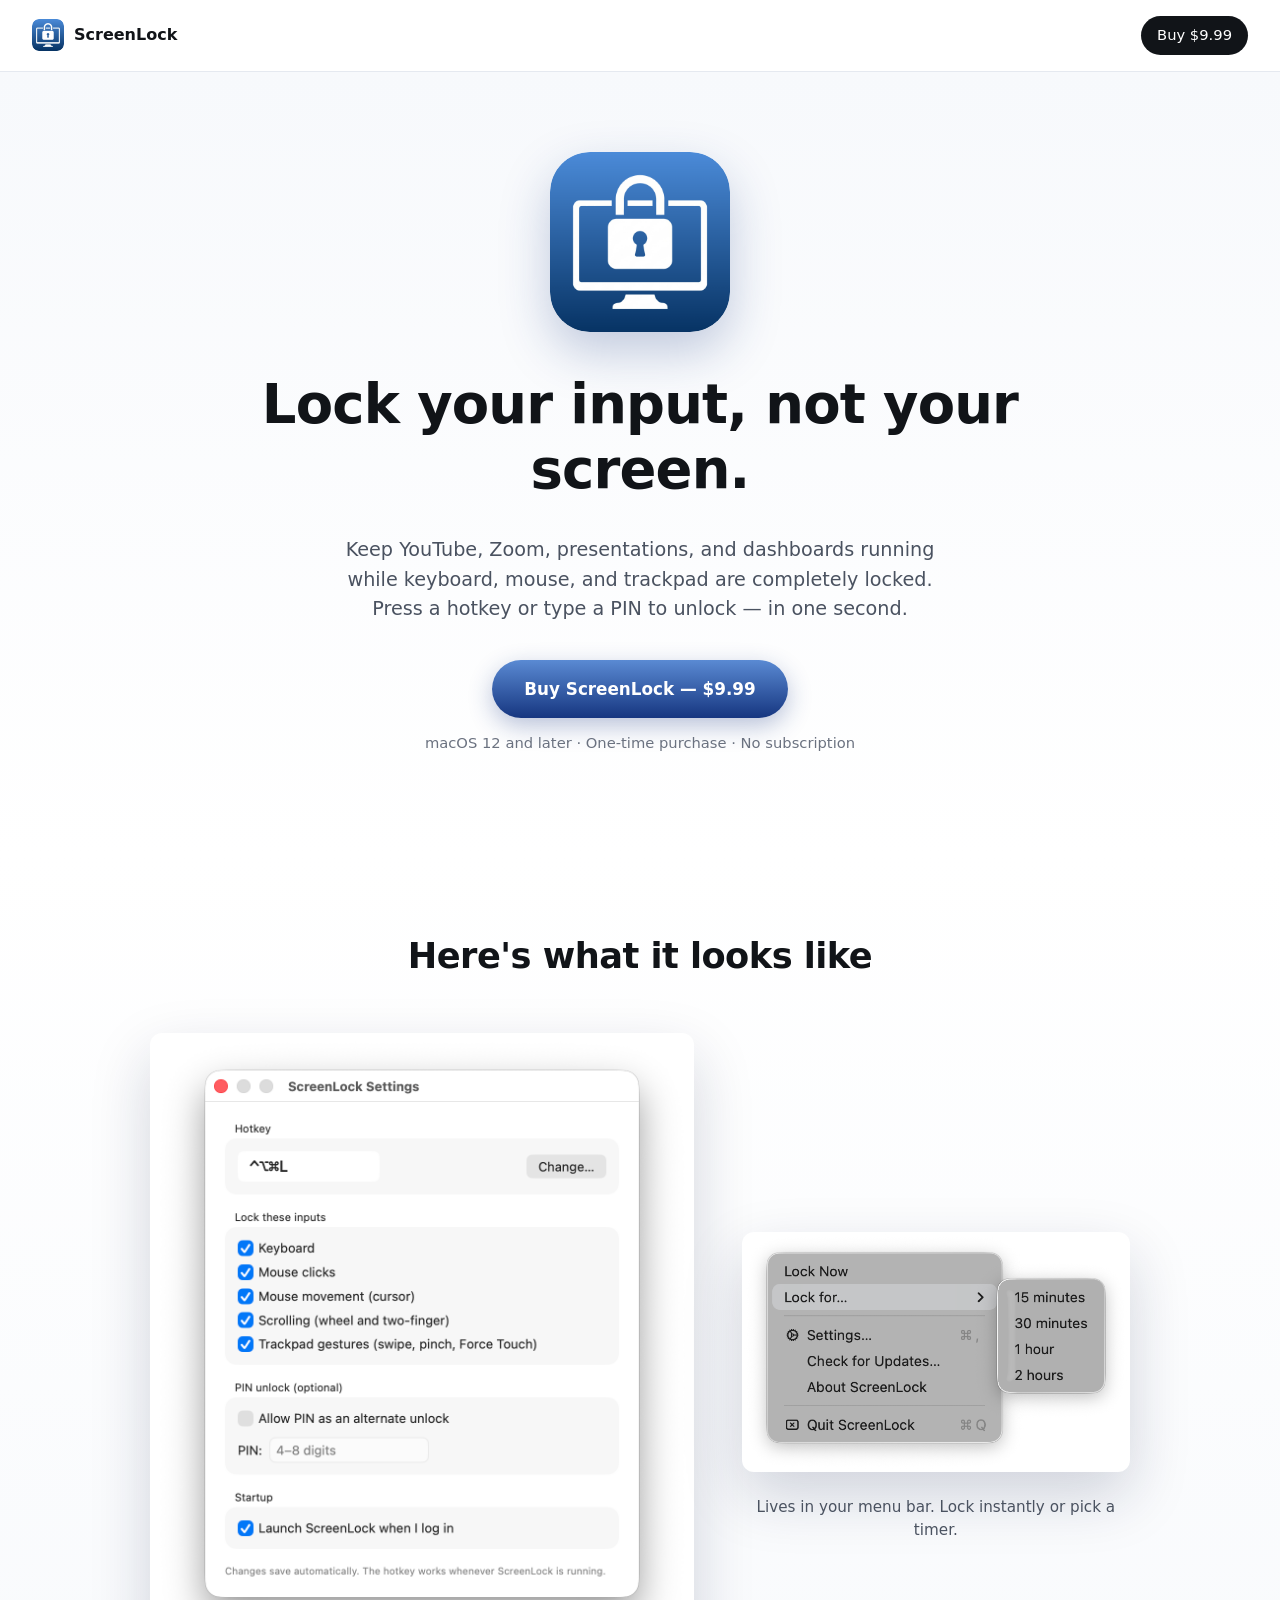
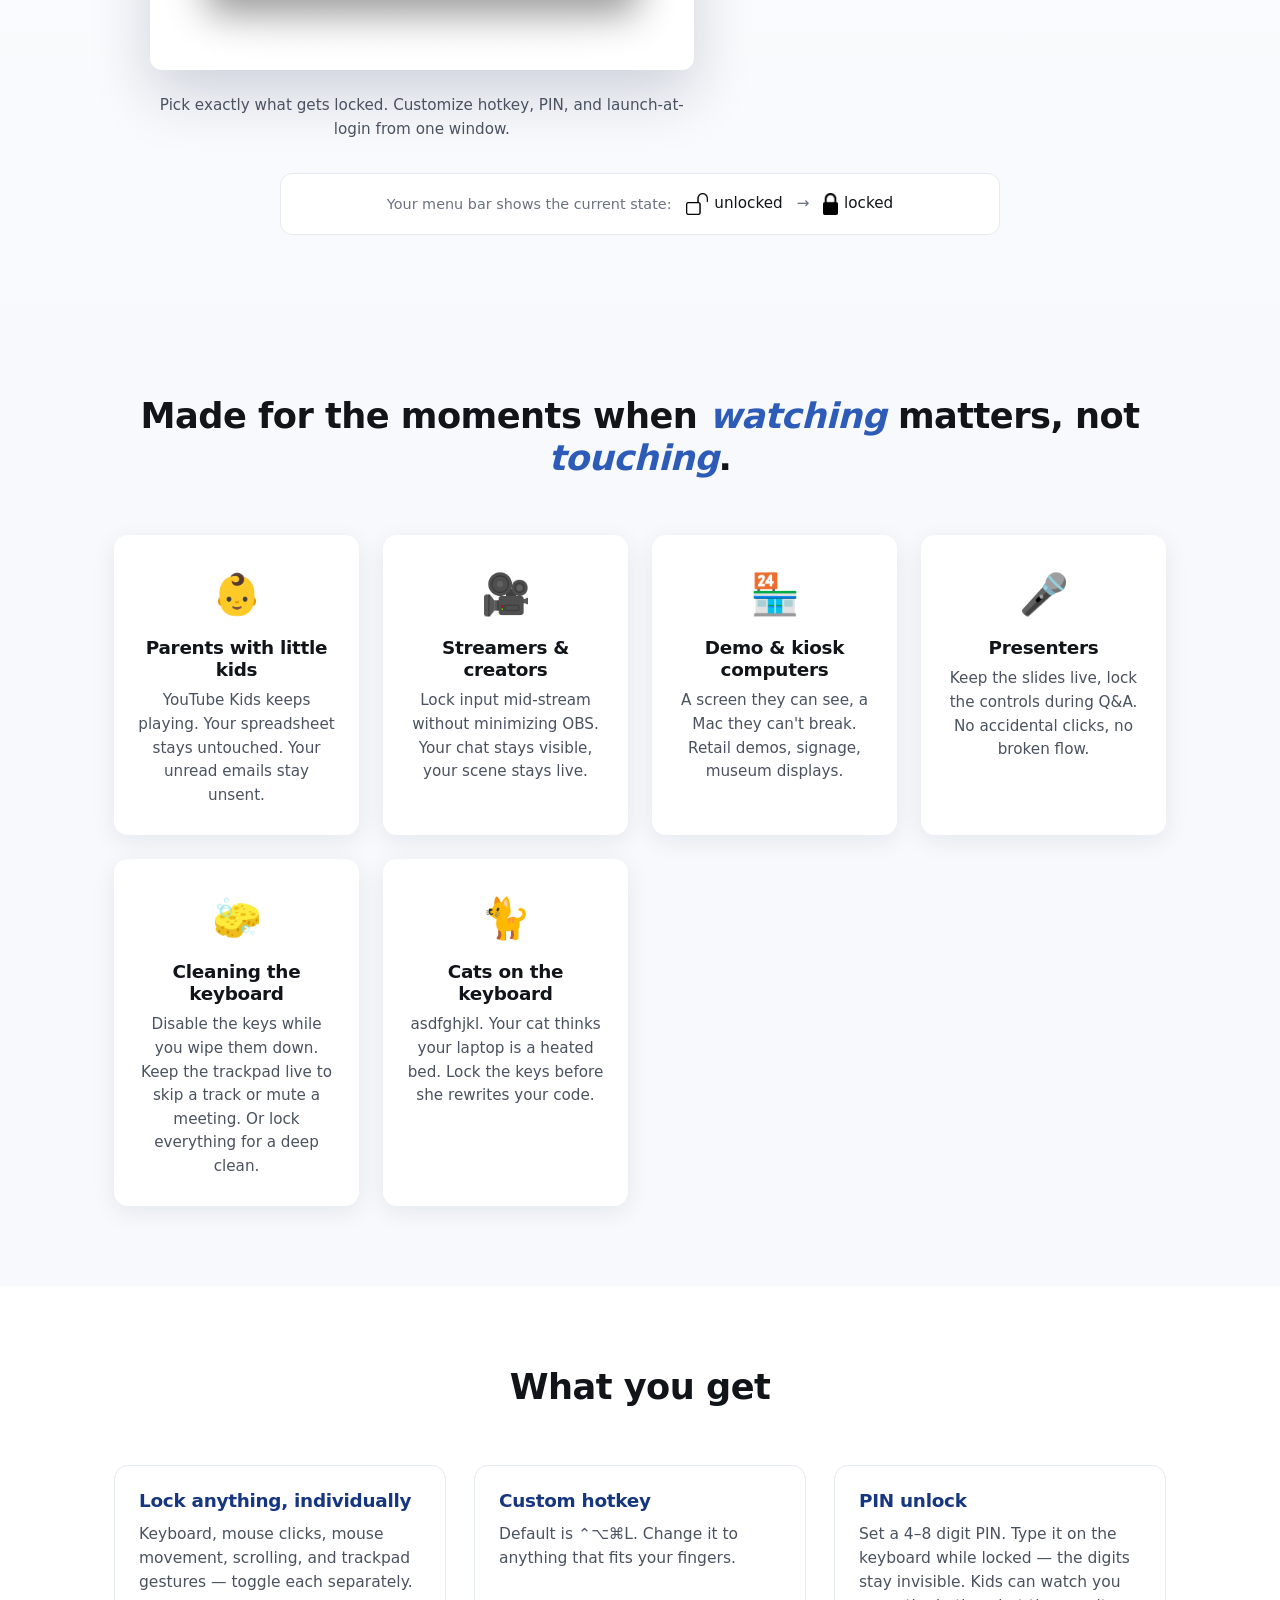
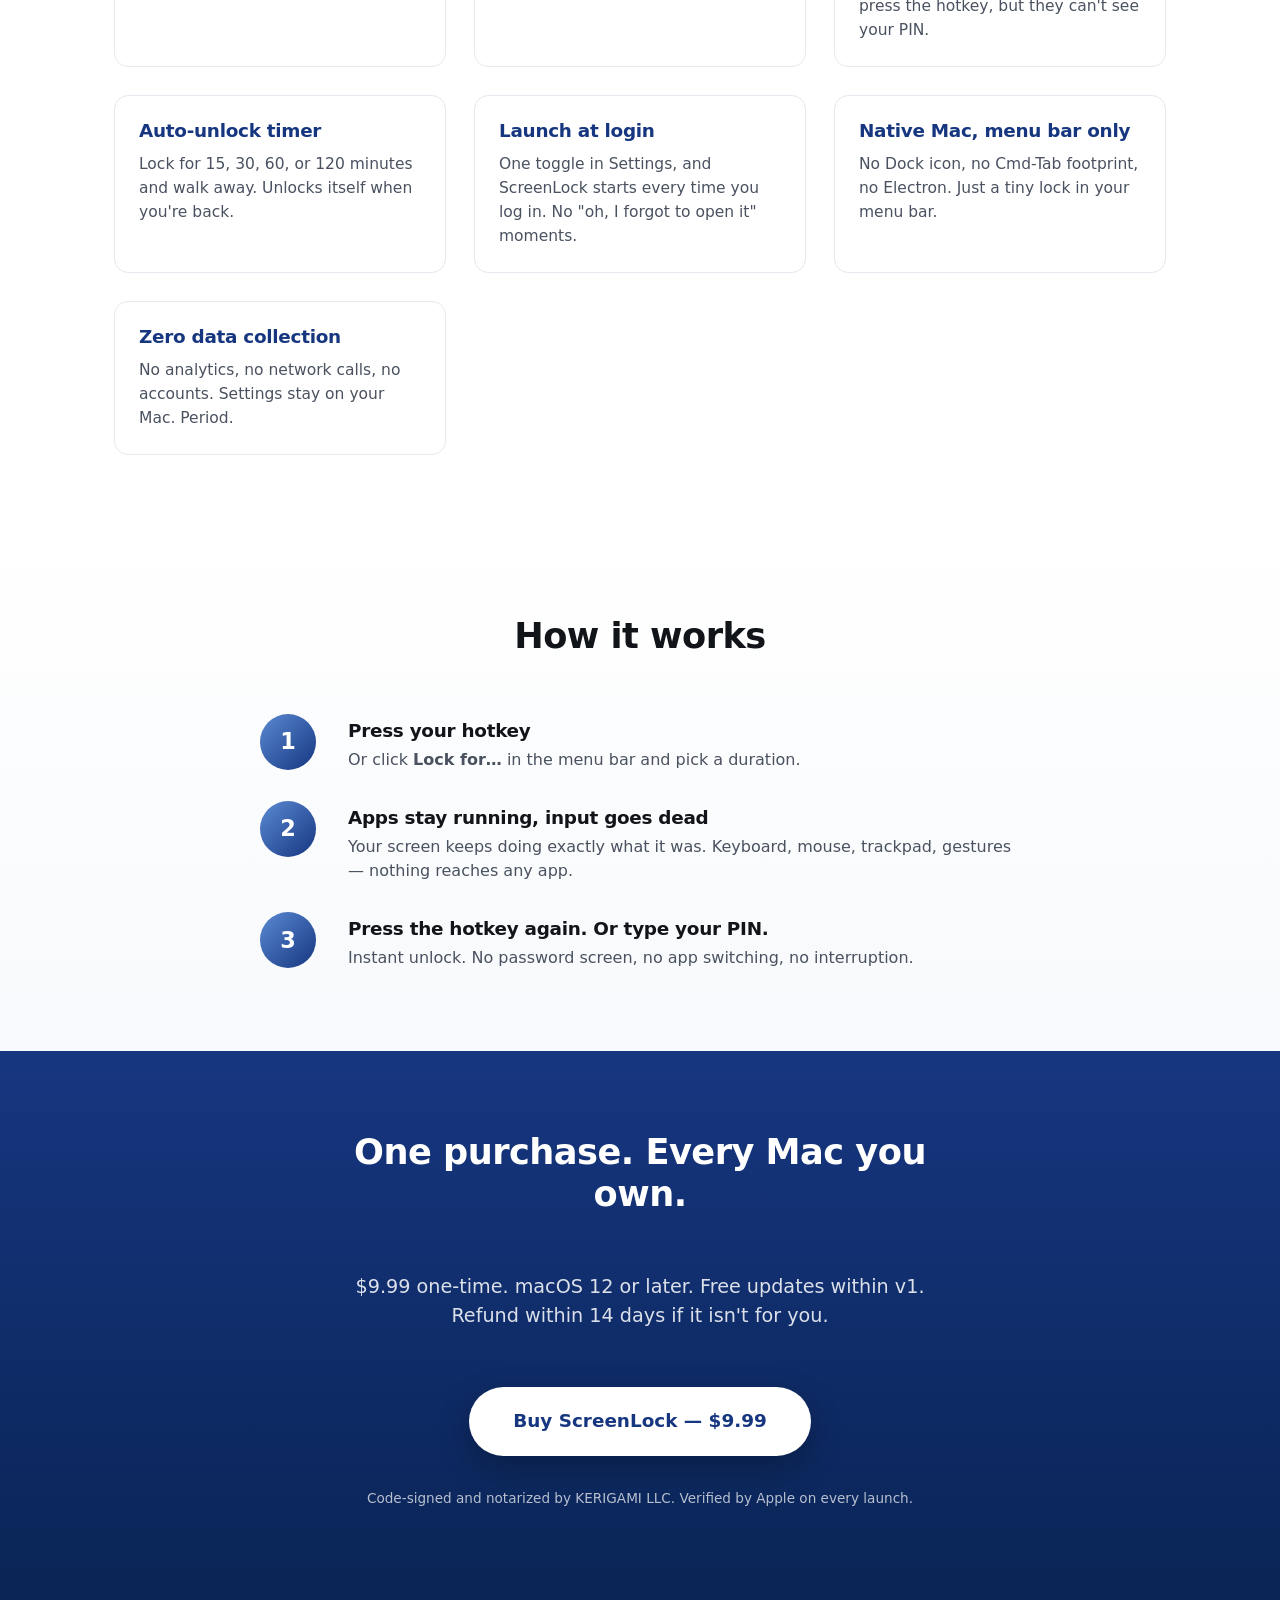
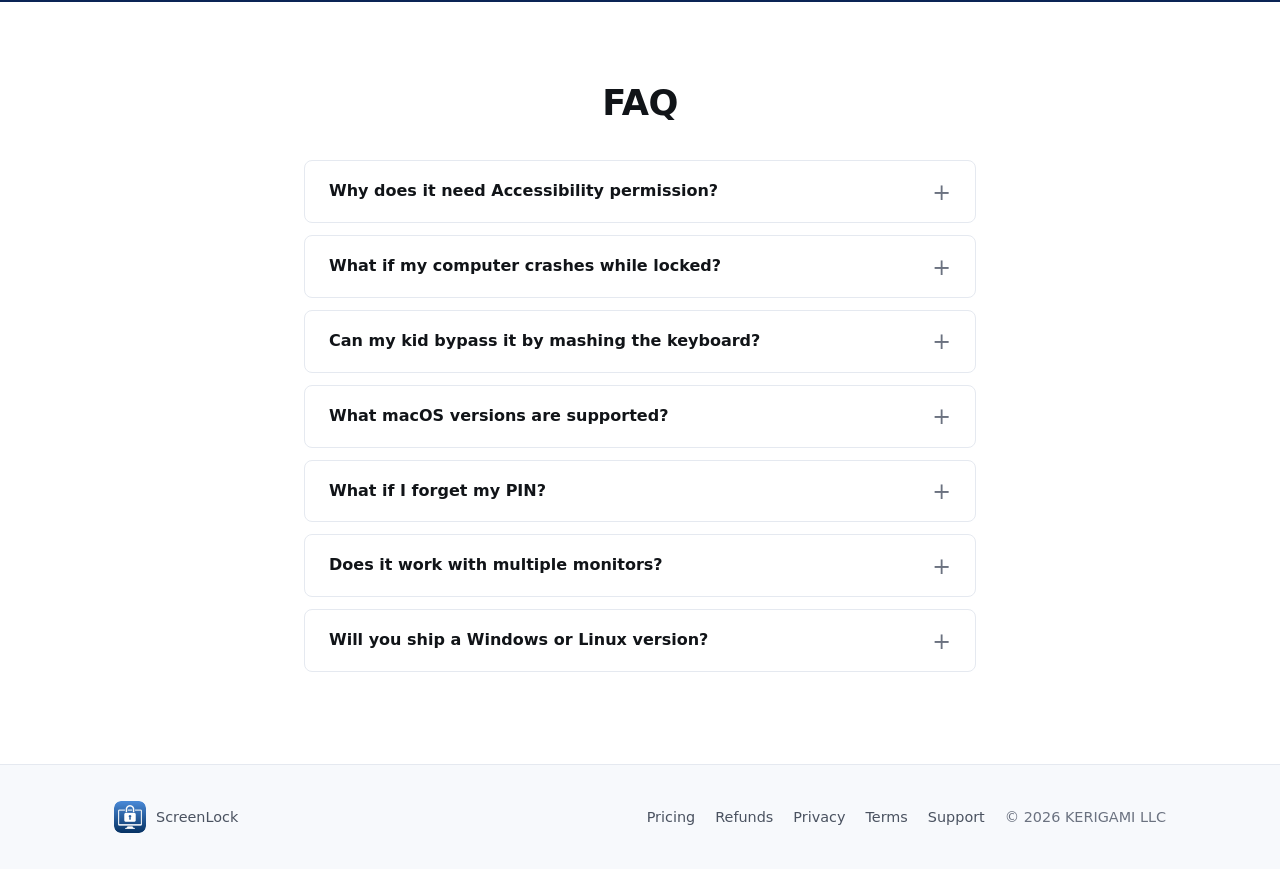
==== index.html @ 5c3ef7bb "Refresh screenshots to 0.4.3 state (no Touch ID) Settings shot retaken without the Touch ID toggle —" ====
<!DOCTYPE html>
<html lang="en">
<head>
<meta charset="UTF-8">
<meta name="viewport" content="width=device-width, initial-scale=1.0">
<meta name="robots" content="index, follow">
<meta name="theme-color" content="#163680">

<title>ScreenLock — Lock Mac Keyboard, Mouse &amp; Trackpad (Screen Stays On)</title>
<meta name="description" content="Lock your Mac's keyboard, mouse, and trackpad with a hotkey or PIN while apps keep running on screen. For parents with kids, streamers, presenters, and demo kiosks. $9.99, macOS 12+.">
<meta name="keywords" content="mac keyboard lock, mac mouse lock, lock input mac, kid lock mac, child proof mac, lock keyboard while screen on, lock mouse mac, mac kiosk mode, screenlock, splashtop input lock alternative, keyboardcleantool alternative, clean macbook keyboard, cat walking on keyboard mac, lock keyboard cat, pawsense alternative mac">

<!-- IMPORTANT: replace screenlock.app with your real domain everywhere on this page. -->
<link rel="canonical" href="https://screenlock.app/">

<!-- Open Graph -->
<meta property="og:type" content="website">
<meta property="og:url" content="https://screenlock.app/">
<meta property="og:title" content="ScreenLock — Lock Mac Keyboard, Mouse &amp; Trackpad (Screen Stays On)">
<meta property="og:description" content="Lock your Mac's keyboard, mouse, and trackpad with a hotkey or PIN while apps keep running on screen. For parents, streamers, presenters, demo kiosks.">
<meta property="og:image" content="https://screenlock.app/assets/icon.png">
<meta property="og:image:width" content="1024">
<meta property="og:image:height" content="1024">
<meta property="og:site_name" content="ScreenLock">

<!-- Twitter Card -->
<meta name="twitter:card" content="summary_large_image">
<meta name="twitter:title" content="ScreenLock — Lock Mac Keyboard, Mouse &amp; Trackpad">
<meta name="twitter:description" content="Lock keyboard, mouse, and trackpad on macOS while apps stay running. Hotkey or PIN to unlock. $9.99, macOS 12+.">
<meta name="twitter:image" content="https://screenlock.app/assets/icon.png">

<link rel="icon" type="image/png" href="assets/favicon.png">
<link rel="apple-touch-icon" href="assets/favicon.png">
<link rel="stylesheet" href="style.css">

<!-- Paddle Checkout. Replace the token with yours from paddle.com → Developer Tools → Authentication. -->
<script src="https://cdn.paddle.com/paddle/v2/paddle.js"></script>

<!-- Structured data: SoftwareApplication. Drives Google rich snippets (price, OS, screenshot). -->
<script type="application/ld+json">
{
  "@context": "https://schema.org",
  "@type": "SoftwareApplication",
  "name": "ScreenLock",
  "operatingSystem": "macOS 12.0 or later",
  "applicationCategory": "UtilitiesApplication",
  "applicationSubCategory": "Productivity",
  "description": "Lock keyboard, mouse, and trackpad on a Mac while apps keep running on screen. Hotkey or PIN to unlock. For parents with young kids, streamers, presenters, and demo kiosks.",
  "url": "https://screenlock.app/",
  "image": "https://screenlock.app/assets/icon.png",
  "screenshot": "https://screenlock.app/assets/icon.png",
  "softwareVersion": "0.4.3",
  "publisher": {
    "@type": "Organization",
    "name": "KERIGAMI LLC"
  },
  "offers": {
    "@type": "Offer",
    "price": "9.99",
    "priceCurrency": "USD",
    "availability": "https://schema.org/InStock",
    "url": "https://screenlock.app/#buy"
  }
}
</script>

<!-- Structured data: FAQPage. Drives FAQ rich snippets directly in Google search results. -->
<script type="application/ld+json">
{
  "@context": "https://schema.org",
  "@type": "FAQPage",
  "mainEntity": [
    {
      "@type": "Question",
      "name": "Why does ScreenLock need Accessibility permission?",
      "acceptedAnswer": {
        "@type": "Answer",
        "text": "macOS requires Accessibility access for any app that intercepts input — that's how keyboards and mice get blocked. ScreenLock uses only that permission and nothing else."
      }
    },
    {
      "@type": "Question",
      "name": "What if my Mac crashes while ScreenLock is locked?",
      "acceptedAnswer": {
        "@type": "Answer",
        "text": "Input is restored automatically. The lock is software-only — if ScreenLock isn't running, nothing is blocked. The same is true if you force-quit it."
      }
    },
    {
      "@type": "Question",
      "name": "Can my kid bypass ScreenLock by mashing the keyboard?",
      "acceptedAnswer": {
        "@type": "Answer",
        "text": "No. Every key press and click is intercepted by macOS before it reaches any app. Mashing won't drift into your PIN either — the buffer resets on any non-digit press or 5 seconds of idle."
      }
    },
    {
      "@type": "Question",
      "name": "What macOS versions does ScreenLock support?",
      "acceptedAnswer": {
        "@type": "Answer",
        "text": "macOS 12 Monterey and later, including Sequoia and Tahoe. Both Apple Silicon and Intel Macs are supported."
      }
    },
    {
      "@type": "Question",
      "name": "What if I forget my PIN?",
      "acceptedAnswer": {
        "@type": "Answer",
        "text": "Your hotkey always works as the primary unlock. You can also open the ScreenLock menu in the menu bar (when unlocked) to change your PIN."
      }
    },
    {
      "@type": "Question",
      "name": "Does ScreenLock work with multiple monitors?",
      "acceptedAnswer": {
        "@type": "Answer",
        "text": "Yes. The lock applies to input from your keyboard, mouse, and trackpad — independent of which screen the cursor is on."
      }
    },
    {
      "@type": "Question",
      "name": "Is ScreenLock available for Windows or Linux?",
      "acceptedAnswer": {
        "@type": "Answer",
        "text": "Not planned. ScreenLock is built on macOS-specific APIs (CGEventTap) that don't have direct equivalents on other platforms."
      }
    }
  ]
}
</script>
</head>
<body>

<nav class="topnav">
    <a href="/" class="brand">
        <img src="assets/icon.png" alt="ScreenLock" width="32" height="32">
        <span>ScreenLock</span>
    </a>
    <a href="#buy" class="nav-cta" onclick="openCheckout(); return false;">Buy $9.99</a>
</nav>

<header class="hero">
    <div class="hero-inner">
        <img src="assets/icon.png" alt="ScreenLock app icon" class="hero-icon" width="180" height="180">
        <h1>Lock your input, not your screen.</h1>
        <p class="lede">
            Keep YouTube, Zoom, presentations, and dashboards running while
            keyboard, mouse, and trackpad are completely locked. Press a hotkey
            or type a PIN to unlock — in one second.
        </p>
        <div class="cta-row">
            <button type="button" class="btn-primary" onclick="openCheckout()">Buy ScreenLock — $9.99</button>
            <span class="cta-meta">macOS 12 and later · One-time purchase · No subscription</span>
        </div>
    </div>
</header>

<section class="screens">
    <div class="container">
        <h2>Here's what it looks like</h2>
        <div class="screens-grid">
            <figure class="screens-item">
                <img src="assets/screenshot-settings.png" alt="ScreenLock Settings window showing the hotkey, per-category lock toggles (keyboard, mouse clicks and movement, scrolling, trackpad gestures), PIN unlock, and Startup section with Launch at Login" width="552" height="647" loading="lazy">
                <figcaption>Pick exactly what gets locked. Customize hotkey, PIN, and launch-at-login from one window.</figcaption>
            </figure>
            <figure class="screens-item">
                <img src="assets/screenshot-menu.png" alt="ScreenLock menu bar dropdown showing Lock Now, Lock for 15/30/60/120 minutes submenu, Settings, Check for Updates, About, and Quit options" width="359" height="222" loading="lazy">
                <figcaption>Lives in your menu bar. Lock instantly or pick a timer.</figcaption>
            </figure>
        </div>
        <div class="menubar-callout">
            <span class="callout-label">Your menu bar shows the current state:</span>
            <span class="callout-icon"><img src="assets/icon-lock-open.png" alt="" height="22"> unlocked</span>
            <span class="callout-arrow" aria-hidden="true">&rarr;</span>
            <span class="callout-icon"><img src="assets/icon-lock-closed.png" alt="" height="22"> locked</span>
        </div>
    </div>
</section>

<section class="use-cases">
    <div class="container">
        <h2>Made for the moments when <em>watching</em> matters, not <em>touching</em>.</h2>
        <div class="grid-4">
            <div class="use-card">
                <div class="use-emoji" aria-hidden="true">👶</div>
                <h3>Parents with little kids</h3>
                <p>YouTube Kids keeps playing. Your spreadsheet stays untouched. Your unread emails stay unsent.</p>
            </div>
            <div class="use-card">
                <div class="use-emoji" aria-hidden="true">🎥</div>
                <h3>Streamers &amp; creators</h3>
                <p>Lock input mid-stream without minimizing OBS. Your chat stays visible, your scene stays live.</p>
            </div>
            <div class="use-card">
                <div class="use-emoji" aria-hidden="true">🏪</div>
                <h3>Demo &amp; kiosk computers</h3>
                <p>A screen they can see, a Mac they can't break. Retail demos, signage, museum displays.</p>
            </div>
            <div class="use-card">
                <div class="use-emoji" aria-hidden="true">🎤</div>
                <h3>Presenters</h3>
                <p>Keep the slides live, lock the controls during Q&amp;A. No accidental clicks, no broken flow.</p>
            </div>
            <div class="use-card">
                <div class="use-emoji" aria-hidden="true">🧽</div>
                <h3>Cleaning the keyboard</h3>
                <p>Disable the keys while you wipe them down. Keep the trackpad live to skip a track or mute a meeting. Or lock everything for a deep clean.</p>
            </div>
            <div class="use-card">
                <div class="use-emoji" aria-hidden="true">🐈</div>
                <h3>Cats on the keyboard</h3>
                <p>asdfghjkl. Your cat thinks your laptop is a heated bed. Lock the keys before she rewrites your code.</p>
            </div>
        </div>
    </div>
</section>

<section class="features">
    <div class="container">
        <h2>What you get</h2>
        <div class="grid-3 features-grid">
            <div class="feature">
                <h3>Lock anything, individually</h3>
                <p>Keyboard, mouse clicks, mouse movement, scrolling, and trackpad gestures — toggle each separately.</p>
            </div>
            <div class="feature">
                <h3>Custom hotkey</h3>
                <p>Default is ⌃⌥⌘L. Change it to anything that fits your fingers.</p>
            </div>
            <div class="feature">
                <h3>PIN unlock</h3>
                <p>Set a 4–8 digit PIN. Type it on the keyboard while locked — the digits stay invisible. Kids can watch you press the hotkey, but they can't see your PIN.</p>
            </div>
            <div class="feature">
                <h3>Auto-unlock timer</h3>
                <p>Lock for 15, 30, 60, or 120 minutes and walk away. Unlocks itself when you're back.</p>
            </div>
            <div class="feature">
                <h3>Launch at login</h3>
                <p>One toggle in Settings, and ScreenLock starts every time you log in. No "oh, I forgot to open it" moments.</p>
            </div>
            <div class="feature">
                <h3>Native Mac, menu bar only</h3>
                <p>No Dock icon, no Cmd-Tab footprint, no Electron. Just a tiny lock in your menu bar.</p>
            </div>
            <div class="feature">
                <h3>Zero data collection</h3>
                <p>No analytics, no network calls, no accounts. Settings stay on your Mac. Period.</p>
            </div>
        </div>
    </div>
</section>

<section class="how">
    <div class="container">
        <h2>How it works</h2>
        <ol class="steps">
            <li>
                <div class="step-num">1</div>
                <h3>Press your hotkey</h3>
                <p>Or click <strong>Lock for…</strong> in the menu bar and pick a duration.</p>
            </li>
            <li>
                <div class="step-num">2</div>
                <h3>Apps stay running, input goes dead</h3>
                <p>Your screen keeps doing exactly what it was. Keyboard, mouse, trackpad, gestures — nothing reaches any app.</p>
            </li>
            <li>
                <div class="step-num">3</div>
                <h3>Press the hotkey again. Or type your PIN.</h3>
                <p>Instant unlock. No password screen, no app switching, no interruption.</p>
            </li>
        </ol>
    </div>
</section>

<section class="buy" id="buy">
    <div class="container narrow">
        <h2>One purchase. Every Mac you own.</h2>
        <p class="lede">
            $9.99 one-time. macOS 12 or later. Free updates within v1.
            Refund within 14 days if it isn't for you.
        </p>
        <button type="button" class="btn-primary btn-large" onclick="openCheckout()">Buy ScreenLock — $9.99</button>
        <p class="fine-print">Code-signed and notarized by KERIGAMI LLC. Verified by Apple on every launch.</p>
    </div>
</section>

<section class="faq">
    <div class="container narrow">
        <h2>FAQ</h2>

        <details>
            <summary>Why does it need Accessibility permission?</summary>
            <p>macOS requires Accessibility access for any app that intercepts input — that's how keyboards and mice get blocked. ScreenLock uses only that permission and nothing else.</p>
        </details>

        <details>
            <summary>What if my computer crashes while locked?</summary>
            <p>Input is restored automatically. The lock is software-only — if ScreenLock isn't running, nothing is blocked. The same is true if you force-quit it.</p>
        </details>

        <details>
            <summary>Can my kid bypass it by mashing the keyboard?</summary>
            <p>No. Every key press and click is intercepted by macOS before it reaches any app. Mashing won't drift into your PIN either — the buffer resets on any non-digit press or 5 seconds of idle.</p>
        </details>

        <details>
            <summary>What macOS versions are supported?</summary>
            <p>macOS 12 Monterey and later (including Sequoia and Tahoe). Apple Silicon and Intel.</p>
        </details>

        <details>
            <summary>What if I forget my PIN?</summary>
            <p>Your hotkey always works as the primary unlock. Or click the ScreenLock menu in the menu bar (when unlocked) to change the PIN.</p>
        </details>

        <details>
            <summary>Does it work with multiple monitors?</summary>
            <p>Yes. The lock applies to input from your keyboard, mouse, and trackpad — independent of which screen the cursor is on.</p>
        </details>

        <details>
            <summary>Will you ship a Windows or Linux version?</summary>
            <p>Not planned. ScreenLock is built on macOS-specific APIs (CGEventTap) that don't have direct equivalents on other platforms.</p>
        </details>
    </div>
</section>

<footer>
    <div class="container">
        <div class="footer-left">
            <img src="assets/icon.png" alt="" width="32" height="32">
            <span>ScreenLock</span>
        </div>
        <div class="footer-right">
            <a href="pricing.html">Pricing</a>
            <a href="refunds.html">Refunds</a>
            <a href="privacy.html">Privacy</a>
            <a href="terms.html">Terms</a>
            <a href="mailto:hello@screenlock.app">Support</a>
            <span class="copyright">© 2026 KERIGAMI LLC</span>
        </div>
    </div>
</footer>

<script src="script.js?v=20260518d"></script>
</body>
</html>
---- style.css ----
:root {
    --blue-deep: #163680;
    --blue-mid: #2d5bb8;
    --blue-bright: #5a8ad3;
    --ink: #111418;
    --ink-mid: #4a5260;
    --ink-soft: #6b7280;
    --paper: #ffffff;
    --paper-tint: #f7f9fc;
    --line: #e5e9f0;
    --radius: 14px;
    --radius-sm: 8px;
    --shadow: 0 6px 24px rgba(15, 30, 65, 0.08);
}

* {
    box-sizing: border-box;
}

html {
    scroll-behavior: smooth;
}

body {
    margin: 0;
    font-family: -apple-system, BlinkMacSystemFont, "SF Pro Text", "Inter", "Segoe UI", system-ui, sans-serif;
    color: var(--ink);
    background: var(--paper);
    line-height: 1.55;
    -webkit-font-smoothing: antialiased;
    -moz-osx-font-smoothing: grayscale;
}

a { color: var(--blue-mid); text-decoration: none; }
a:hover { text-decoration: underline; }

h1, h2, h3 {
    line-height: 1.2;
    letter-spacing: -0.015em;
    margin: 0 0 0.6em;
}

h1 { font-size: clamp(2.2rem, 5vw, 3.4rem); font-weight: 700; }
h2 { font-size: clamp(1.6rem, 3.5vw, 2.2rem); font-weight: 700; }
h3 { font-size: 1.15rem; font-weight: 600; }

p { margin: 0 0 1em; color: var(--ink-mid); }

em { font-style: italic; color: var(--blue-mid); }

.container {
    max-width: 1100px;
    margin: 0 auto;
    padding: 0 24px;
}

.container.narrow {
    max-width: 720px;
}

/* === Top nav === */
.topnav {
    position: sticky;
    top: 0;
    z-index: 10;
    display: flex;
    justify-content: space-between;
    align-items: center;
    padding: 16px 32px;
    background: rgba(255, 255, 255, 0.85);
    backdrop-filter: saturate(180%) blur(20px);
    -webkit-backdrop-filter: saturate(180%) blur(20px);
    border-bottom: 1px solid var(--line);
}

.brand {
    display: flex;
    align-items: center;
    gap: 10px;
    color: var(--ink);
    font-weight: 600;
    text-decoration: none;
}

.brand img { border-radius: 7px; }

.nav-cta {
    background: var(--ink);
    color: #fff !important;
    padding: 8px 16px;
    border-radius: 999px;
    font-size: 0.92rem;
    font-weight: 500;
    text-decoration: none !important;
    transition: transform 0.15s ease, background 0.15s ease;
}
.nav-cta:hover {
    background: var(--blue-deep);
    transform: translateY(-1px);
}

/* === Hero === */
.hero {
    padding: 80px 24px 100px;
    background: linear-gradient(180deg, #f7f9fc 0%, #ffffff 100%);
    text-align: center;
}

.hero-inner {
    max-width: 800px;
    margin: 0 auto;
}

.hero-icon {
    width: 180px;
    height: 180px;
    border-radius: 40px;
    margin-bottom: 32px;
    box-shadow: 0 20px 50px rgba(22, 54, 128, 0.25);
}

.lede {
    font-size: 1.2rem;
    color: var(--ink-mid);
    max-width: 640px;
    margin: 0 auto 36px;
}

.cta-row {
    display: flex;
    flex-direction: column;
    align-items: center;
    gap: 14px;
}

.btn-primary {
    appearance: none;
    border: none;
    cursor: pointer;
    background: linear-gradient(180deg, var(--blue-bright) 0%, var(--blue-deep) 100%);
    color: #fff;
    font: inherit;
    font-weight: 600;
    font-size: 1.05rem;
    padding: 16px 32px;
    border-radius: 999px;
    box-shadow: 0 8px 24px rgba(22, 54, 128, 0.3);
    transition: transform 0.15s ease, box-shadow 0.15s ease;
}
.btn-primary:hover {
    transform: translateY(-2px);
    box-shadow: 0 12px 32px rgba(22, 54, 128, 0.4);
}
.btn-primary:active {
    transform: translateY(0);
}

.btn-large {
    padding: 20px 44px;
    font-size: 1.15rem;
    margin: 20px 0;
}

.cta-meta {
    font-size: 0.92rem;
    color: var(--ink-soft);
}

/* === Sections === */
section {
    padding: 80px 0;
}

section h2 {
    text-align: center;
    margin-bottom: 56px;
}

/* === Screenshots section === */
.screens {
    background: linear-gradient(180deg, #ffffff 0%, var(--paper-tint) 100%);
}

.screens-grid {
    display: grid;
    grid-template-columns: 1.4fr 1fr;
    gap: 48px;
    align-items: center;
    max-width: 980px;
    margin: 0 auto 32px;
}

.screens-item {
    margin: 0;
}

.screens-item img {
    width: 100%;
    height: auto;
    border-radius: 12px;
    box-shadow: 0 24px 60px rgba(15, 30, 65, 0.18);
    background: var(--paper);
}

.screens-item figcaption {
    margin-top: 16px;
    text-align: center;
    color: var(--ink-mid);
    font-size: 0.95rem;
}

.menubar-callout {
    display: flex;
    align-items: center;
    justify-content: center;
    flex-wrap: wrap;
    gap: 14px;
    margin-top: 16px;
    padding: 18px 24px;
    border-radius: 12px;
    background: var(--paper);
    border: 1px solid var(--line);
    max-width: 720px;
    margin-left: auto;
    margin-right: auto;
    font-size: 0.95rem;
    color: var(--ink-mid);
}

.callout-label {
    color: var(--ink-soft);
    font-size: 0.9rem;
}

.callout-icon {
    display: inline-flex;
    align-items: center;
    gap: 6px;
    font-weight: 500;
    color: var(--ink);
}

.callout-icon img {
    vertical-align: middle;
}

.callout-arrow {
    color: var(--ink-soft);
}

@media (max-width: 720px) {
    .screens-grid {
        grid-template-columns: 1fr;
        gap: 32px;
    }
}

/* === Use cases === */
.use-cases {
    background: var(--paper-tint);
}

.grid-4 {
    display: grid;
    grid-template-columns: repeat(auto-fit, minmax(220px, 1fr));
    gap: 24px;
}

.use-card {
    background: var(--paper);
    border-radius: var(--radius);
    padding: 28px 24px;
    box-shadow: var(--shadow);
    text-align: center;
}

.use-emoji {
    font-size: 2.5rem;
    margin-bottom: 12px;
}

.use-card h3 {
    margin-bottom: 8px;
}

.use-card p {
    font-size: 0.95rem;
    margin: 0;
}

/* === Features === */
.grid-3 {
    display: grid;
    grid-template-columns: repeat(auto-fit, minmax(280px, 1fr));
    gap: 28px;
}

.feature {
    padding: 24px;
    border: 1px solid var(--line);
    border-radius: var(--radius);
}

.feature h3 {
    color: var(--blue-deep);
    margin-bottom: 10px;
}

.feature p {
    font-size: 0.97rem;
    margin: 0;
}

/* === How it works === */
.how {
    background: linear-gradient(180deg, #ffffff 0%, #f7f9fc 100%);
}

.steps {
    list-style: none;
    counter-reset: none;
    padding: 0;
    margin: 0;
    max-width: 760px;
    margin: 0 auto;
    display: flex;
    flex-direction: column;
    gap: 28px;
}

.steps li {
    display: grid;
    grid-template-columns: 64px 1fr;
    column-gap: 24px;
    row-gap: 6px;
    align-items: start;
}

.step-num {
    width: 56px;
    height: 56px;
    border-radius: 50%;
    background: linear-gradient(135deg, var(--blue-bright), var(--blue-deep));
    color: #fff;
    display: flex;
    align-items: center;
    justify-content: center;
    font-size: 1.4rem;
    font-weight: 700;
    flex-shrink: 0;
    grid-row: 1 / span 2;
}

.steps h3 {
    margin: 6px 0 0;
    grid-column: 2;
}

.steps p {
    margin: 0;
    grid-column: 2;
}

/* === Buy section === */
.buy {
    background: linear-gradient(180deg, var(--blue-deep) 0%, #0a2455 100%);
    color: #fff;
    text-align: center;
}

.buy h2 {
    color: #fff;
}

.buy .lede {
    color: rgba(255, 255, 255, 0.85);
}

.buy .btn-primary {
    background: #fff;
    color: var(--blue-deep);
    box-shadow: 0 12px 32px rgba(0, 0, 0, 0.25);
}

.buy .btn-primary:hover {
    background: #f7f9fc;
}

.fine-print {
    font-size: 0.85rem;
    color: rgba(255, 255, 255, 0.7);
    margin-top: 12px;
}

/* === FAQ === */
.faq h2 {
    margin-bottom: 36px;
}

details {
    background: var(--paper);
    border: 1px solid var(--line);
    border-radius: var(--radius-sm);
    margin-bottom: 12px;
    overflow: hidden;
}

details summary {
    cursor: pointer;
    padding: 18px 24px;
    font-weight: 600;
    list-style: none;
    position: relative;
}

details summary::after {
    content: "+";
    position: absolute;
    right: 24px;
    top: 50%;
    transform: translateY(-50%);
    color: var(--ink-soft);
    font-size: 1.4rem;
    font-weight: 400;
}

details[open] summary::after {
    content: "−";
}

details summary::-webkit-details-marker {
    display: none;
}

details p {
    padding: 0 24px 20px;
    margin: 0;
    color: var(--ink-mid);
}

/* === Pricing card === */
.price-card {
    background: linear-gradient(180deg, var(--paper-tint) 0%, var(--paper) 100%);
    border: 1px solid var(--line);
    border-radius: var(--radius);
    padding: 40px 32px;
    text-align: center;
    margin: 32px 0;
    box-shadow: var(--shadow);
}

.price-amount {
    font-size: 3.5rem;
    font-weight: 700;
    color: var(--blue-deep);
    line-height: 1;
    letter-spacing: -0.03em;
}

.price-sub {
    color: var(--ink-soft);
    font-size: 0.95rem;
    margin-top: 6px;
    margin-bottom: 28px;
}

.price-includes {
    list-style: none;
    padding: 0;
    margin: 0 0 28px;
    text-align: left;
    display: inline-block;
}

.price-includes li {
    padding: 6px 0 6px 28px;
    position: relative;
    color: var(--ink);
}

.price-includes li::before {
    content: "\2713";
    position: absolute;
    left: 0;
    color: var(--blue-mid);
    font-weight: 700;
}

/* === Legal pages (privacy / terms / refunds / pricing) === */
.legal {
    padding: 60px 0 80px;
}

.legal h1 {
    font-size: clamp(1.8rem, 4vw, 2.6rem);
    margin-bottom: 6px;
}

.legal .updated {
    color: var(--ink-soft);
    font-size: 0.92rem;
    margin-bottom: 36px;
}

.legal h2 {
    font-size: 1.25rem;
    text-align: left;
    margin: 36px 0 12px;
}

.legal p {
    margin-bottom: 14px;
    color: var(--ink);
}

/* === Footer === */
footer {
    padding: 36px 0;
    border-top: 1px solid var(--line);
    background: var(--paper-tint);
    font-size: 0.9rem;
}

footer .container {
    display: flex;
    justify-content: space-between;
    align-items: center;
    flex-wrap: wrap;
    gap: 16px;
}

.footer-left {
    display: flex;
    align-items: center;
    gap: 10px;
    color: var(--ink-mid);
}

.footer-left img { border-radius: 7px; }

.footer-right {
    display: flex;
    align-items: center;
    gap: 20px;
    flex-wrap: wrap;
}

.footer-right a {
    color: var(--ink-mid);
}

.copyright {
    color: var(--ink-soft);
}

/* === Responsive === */
@media (max-width: 600px) {
    section {
        padding: 60px 0;
    }
    .hero {
        padding: 56px 20px 72px;
    }
    .hero-icon {
        width: 140px;
        height: 140px;
        border-radius: 32px;
    }
    .steps li {
        grid-template-columns: 48px 1fr;
        gap: 16px;
    }
    .step-num {
        width: 44px;
        height: 44px;
        font-size: 1.15rem;
    }
}
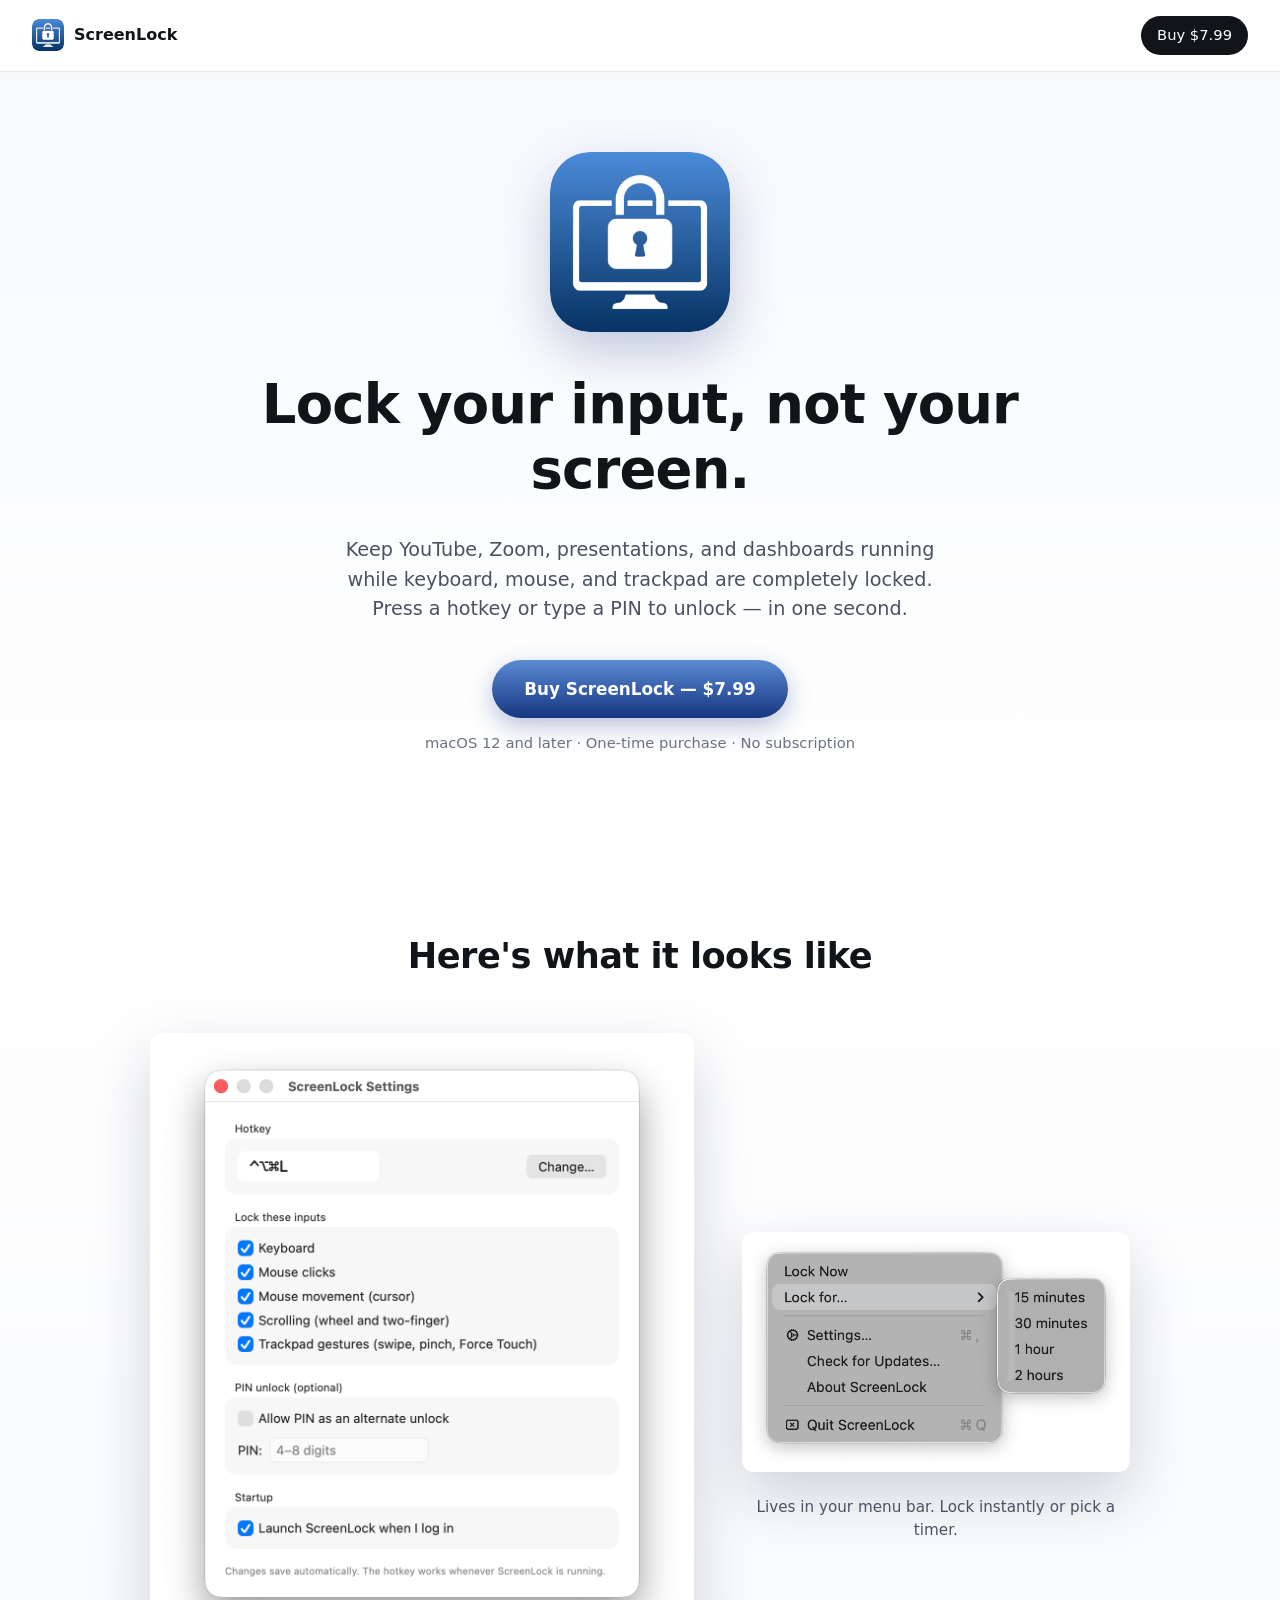
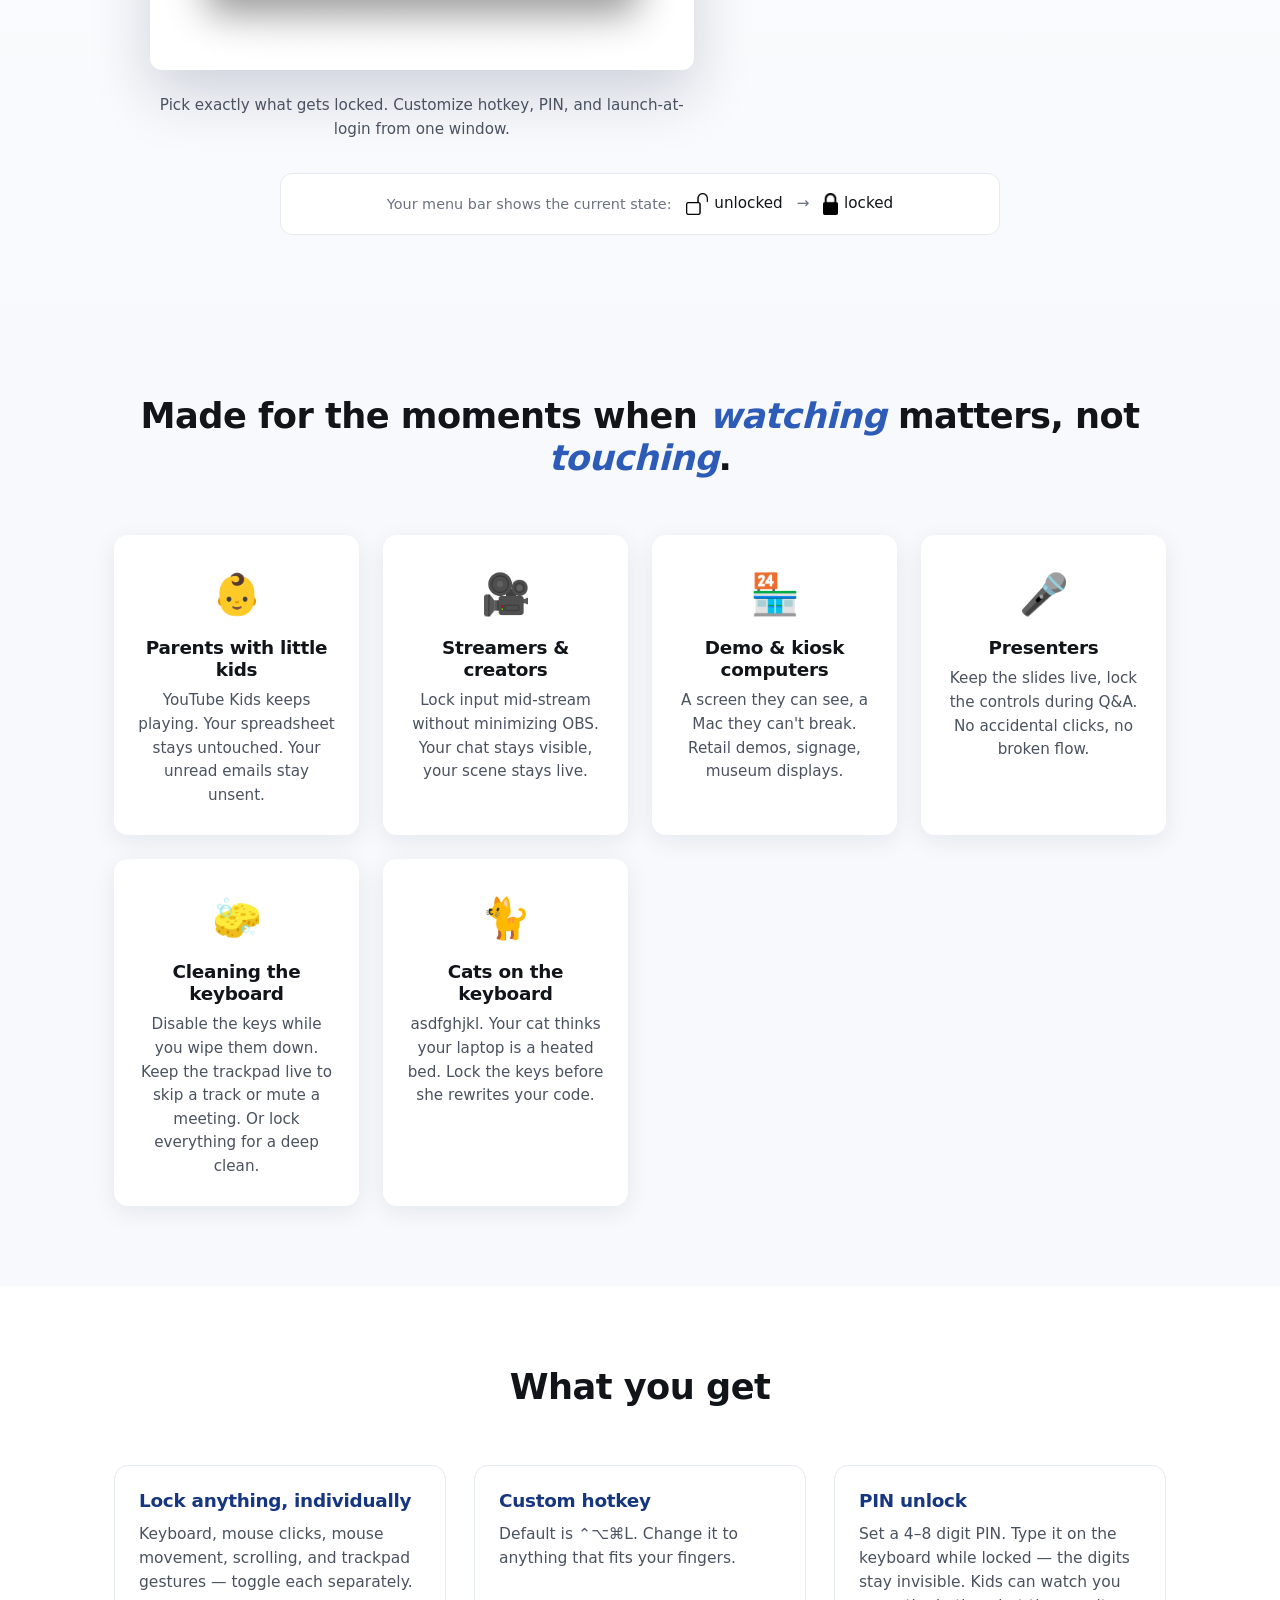
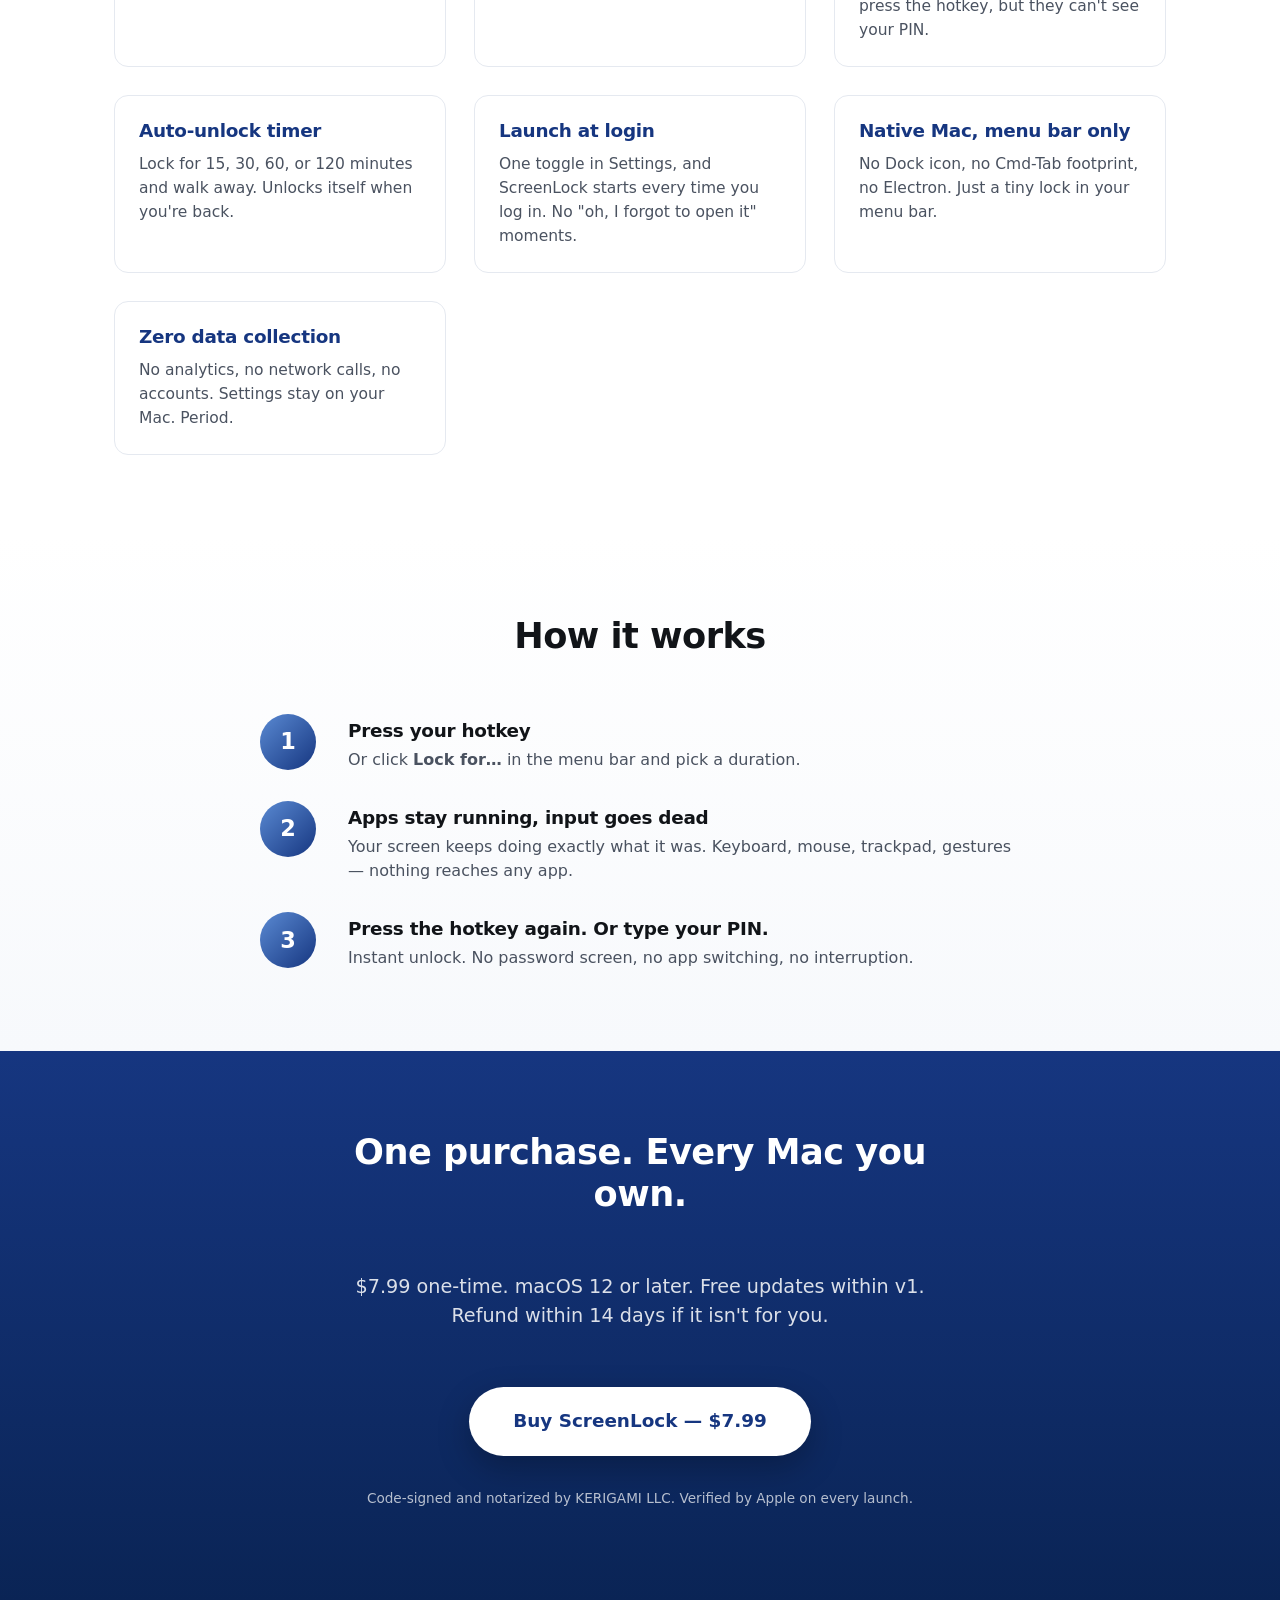
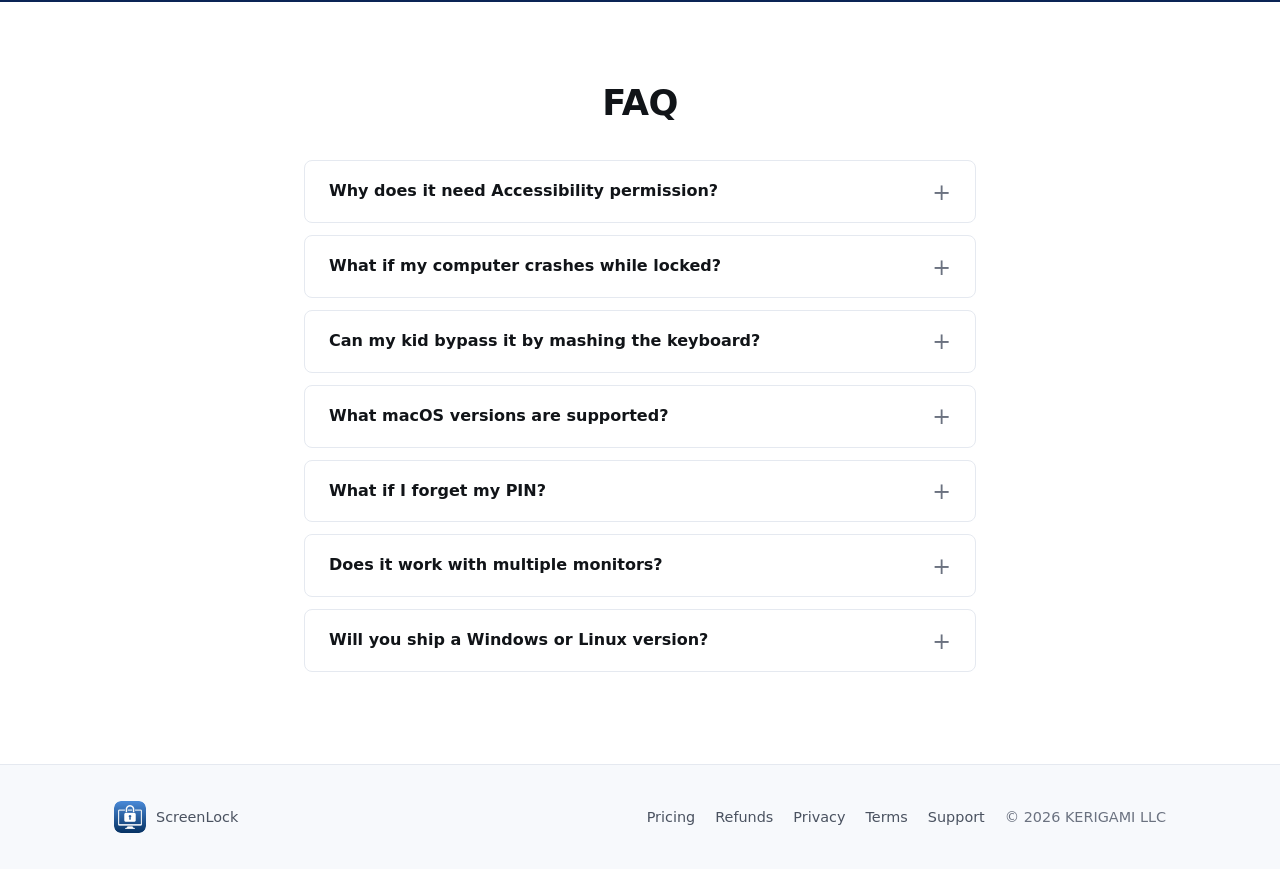
==== commit 61402dd2: "Price drop: $9.99 -> $7.99 Updates every visible price reference: - index.html: hero CTA, buy sectio" ====
--- a/index.html
+++ b/index.html
@@ -7,7 +7,7 @@
 <meta name="theme-color" content="#163680">
 
 <title>ScreenLock — Lock Mac Keyboard, Mouse &amp; Trackpad (Screen Stays On)</title>
-<meta name="description" content="Lock your Mac's keyboard, mouse, and trackpad with a hotkey or PIN while apps keep running on screen. For parents with kids, streamers, presenters, and demo kiosks. $9.99, macOS 12+.">
+<meta name="description" content="Lock your Mac's keyboard, mouse, and trackpad with a hotkey or PIN while apps keep running on screen. For parents with kids, streamers, presenters, and demo kiosks. $7.99, macOS 12+.">
 <meta name="keywords" content="mac keyboard lock, mac mouse lock, lock input mac, kid lock mac, child proof mac, lock keyboard while screen on, lock mouse mac, mac kiosk mode, screenlock, splashtop input lock alternative, keyboardcleantool alternative, clean macbook keyboard, cat walking on keyboard mac, lock keyboard cat, pawsense alternative mac">
 
 <!-- IMPORTANT: replace screenlock.app with your real domain everywhere on this page. -->
@@ -26,7 +26,7 @@
 <!-- Twitter Card -->
 <meta name="twitter:card" content="summary_large_image">
 <meta name="twitter:title" content="ScreenLock — Lock Mac Keyboard, Mouse &amp; Trackpad">
-<meta name="twitter:description" content="Lock keyboard, mouse, and trackpad on macOS while apps stay running. Hotkey or PIN to unlock. $9.99, macOS 12+.">
+<meta name="twitter:description" content="Lock keyboard, mouse, and trackpad on macOS while apps stay running. Hotkey or PIN to unlock. $7.99, macOS 12+.">
 <meta name="twitter:image" content="https://screenlock.app/assets/icon.png">
 
 <link rel="icon" type="image/png" href="assets/favicon.png">
@@ -56,7 +56,7 @@
   },
   "offers": {
     "@type": "Offer",
-    "price": "9.99",
+    "price": "7.99",
     "priceCurrency": "USD",
     "availability": "https://schema.org/InStock",
     "url": "https://screenlock.app/#buy"
@@ -137,7 +137,7 @@
         <img src="assets/icon.png" alt="ScreenLock" width="32" height="32">
         <span>ScreenLock</span>
     </a>
-    <a href="#buy" class="nav-cta" onclick="openCheckout(); return false;">Buy $9.99</a>
+    <a href="#buy" class="nav-cta" onclick="openCheckout(); return false;">Buy $7.99</a>
 </nav>
 
 <header class="hero">
@@ -150,7 +150,7 @@
             or type a PIN to unlock — in one second.
         </p>
         <div class="cta-row">
-            <button type="button" class="btn-primary" onclick="openCheckout()">Buy ScreenLock — $9.99</button>
+            <button type="button" class="btn-primary" onclick="openCheckout()">Buy ScreenLock — $7.99</button>
             <span class="cta-meta">macOS 12 and later · One-time purchase · No subscription</span>
         </div>
     </div>
@@ -279,10 +279,10 @@
     <div class="container narrow">
         <h2>One purchase. Every Mac you own.</h2>
         <p class="lede">
-            $9.99 one-time. macOS 12 or later. Free updates within v1.
+            $7.99 one-time. macOS 12 or later. Free updates within v1.
             Refund within 14 days if it isn't for you.
         </p>
-        <button type="button" class="btn-primary btn-large" onclick="openCheckout()">Buy ScreenLock — $9.99</button>
+        <button type="button" class="btn-primary btn-large" onclick="openCheckout()">Buy ScreenLock — $7.99</button>
         <p class="fine-print">Code-signed and notarized by KERIGAMI LLC. Verified by Apple on every launch.</p>
     </div>
 </section>
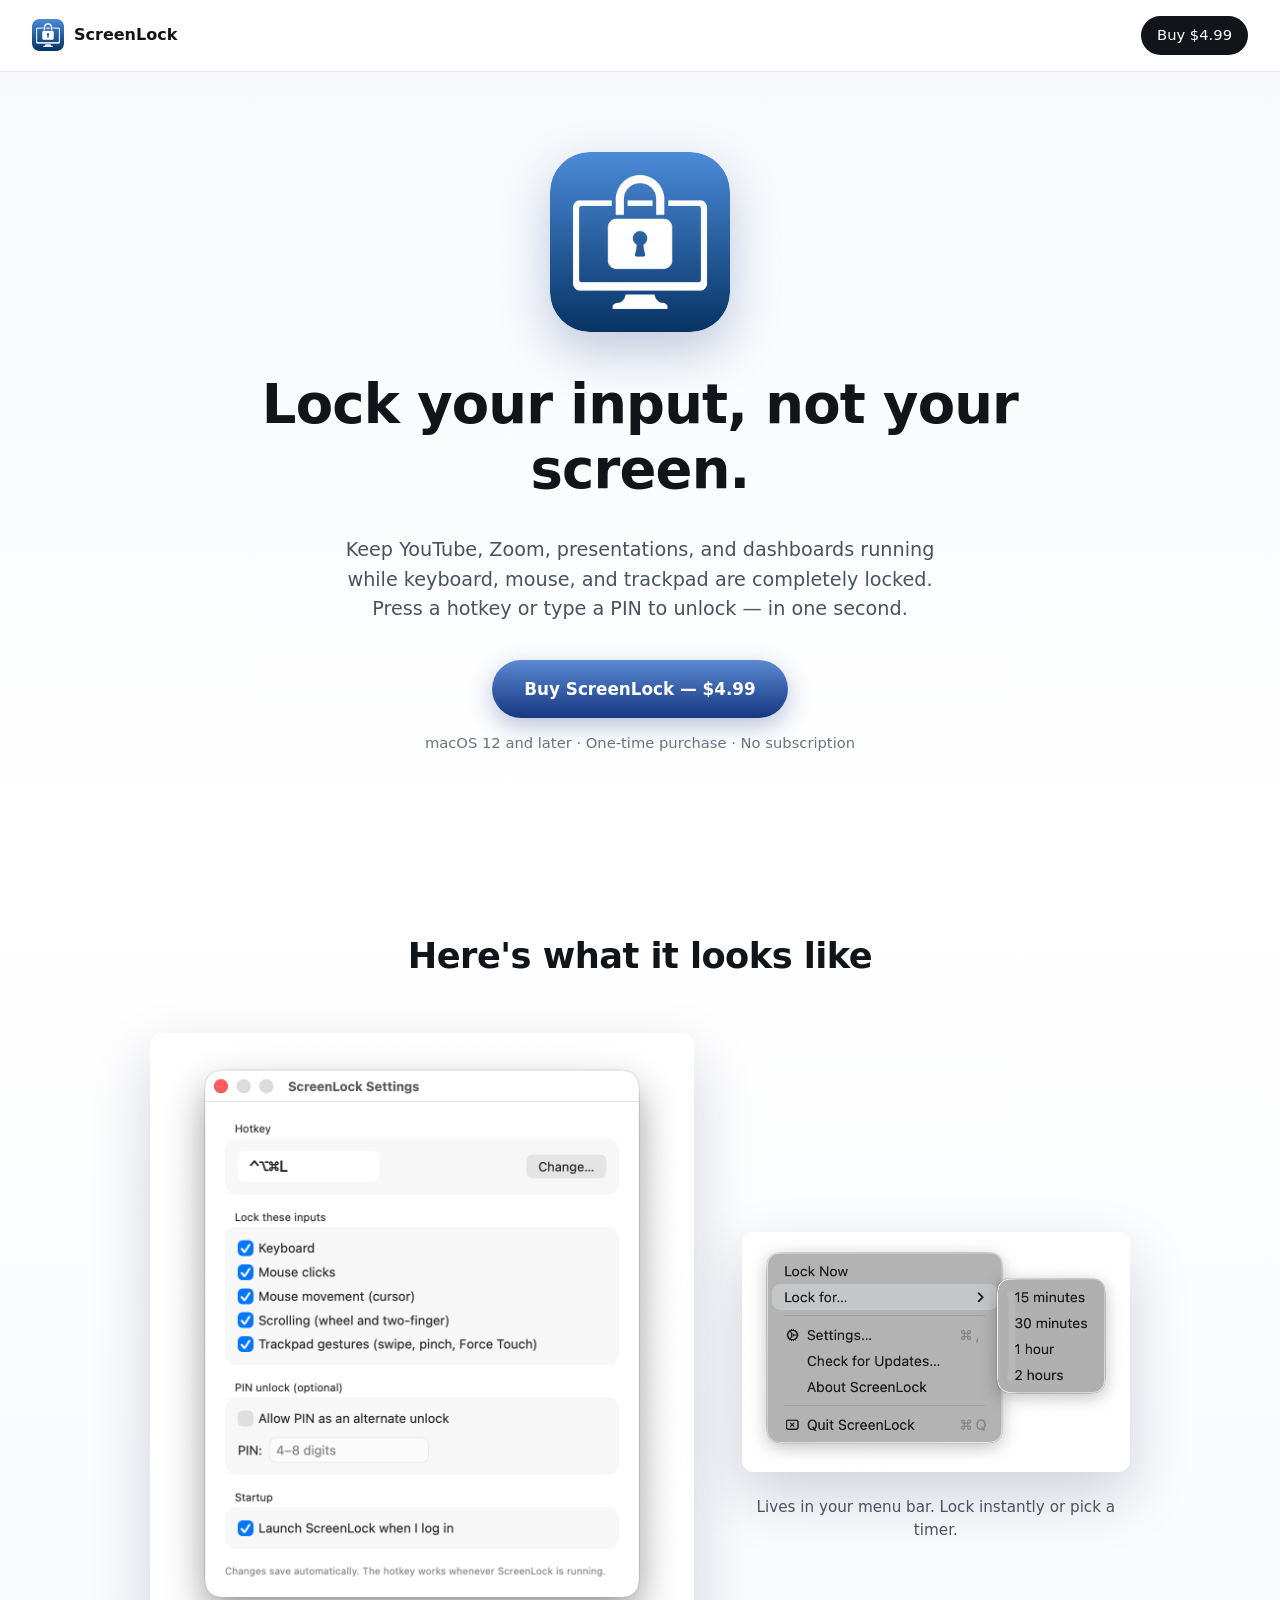
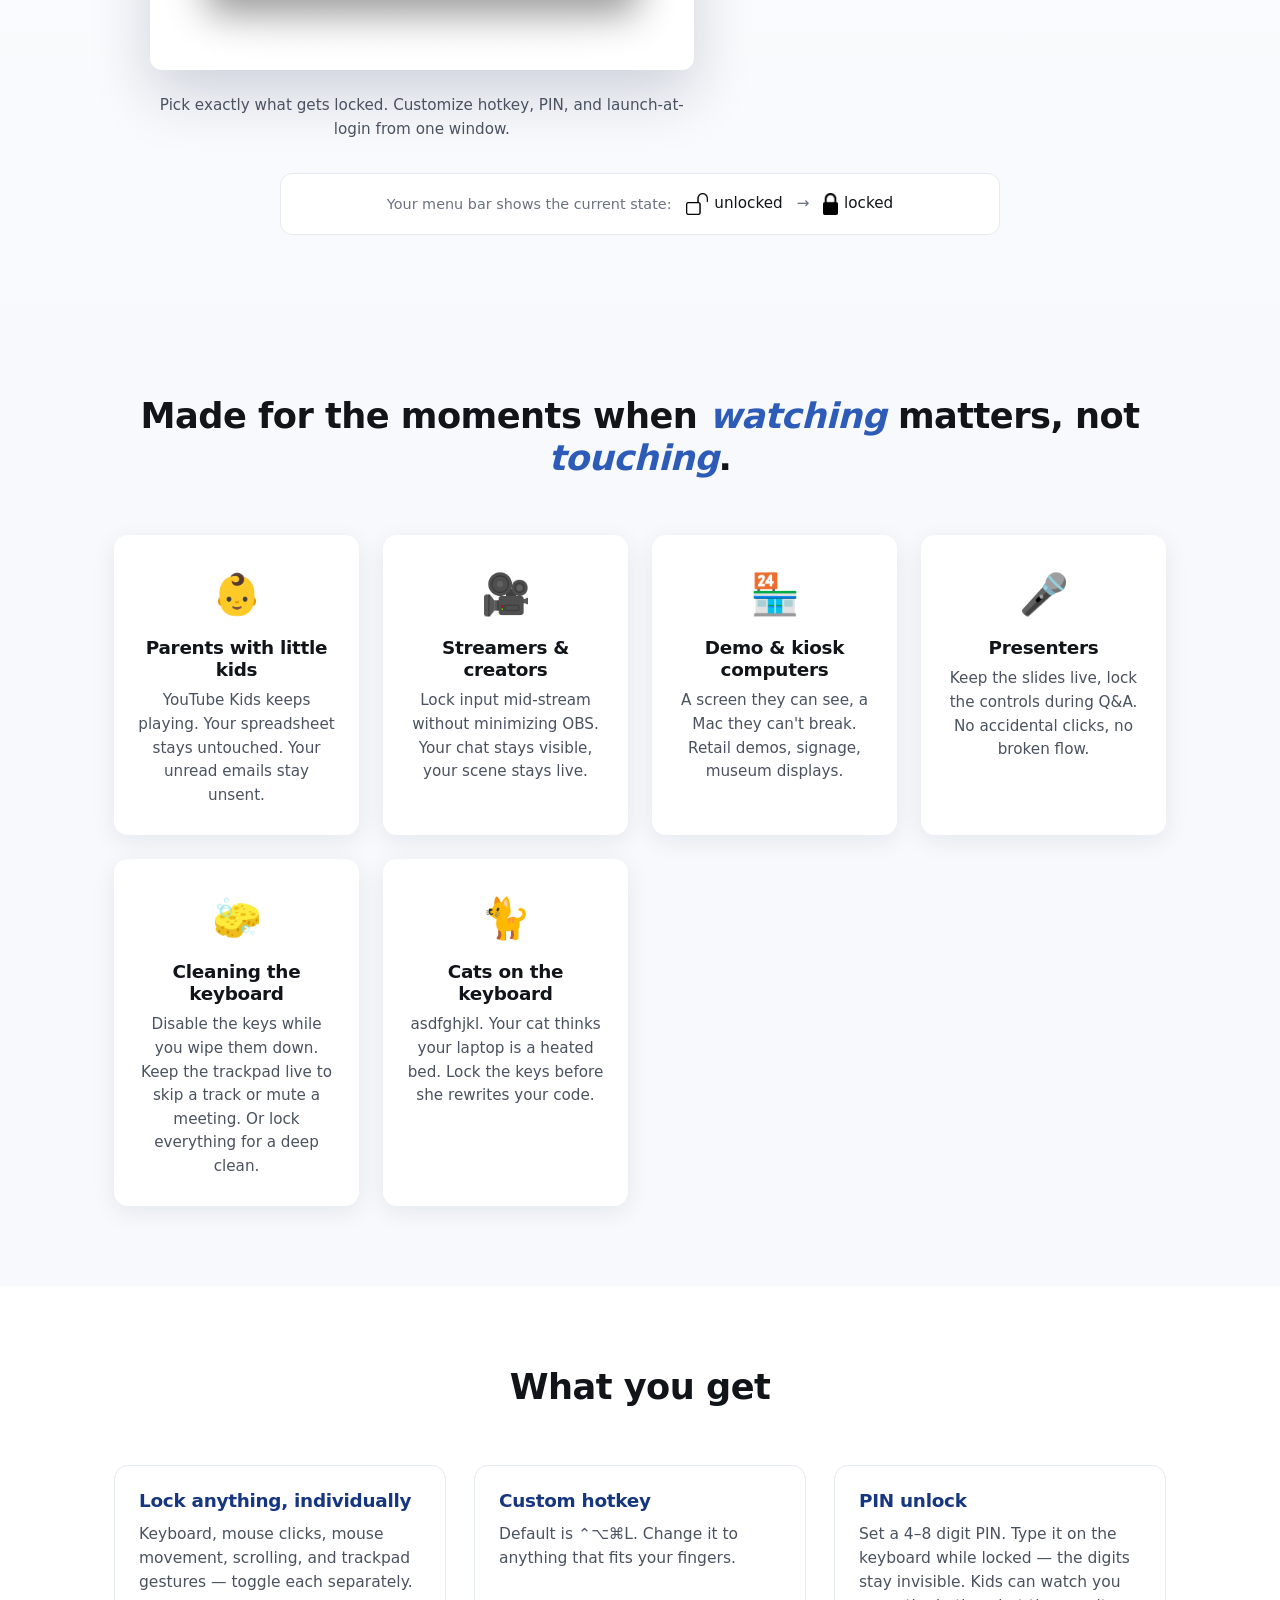
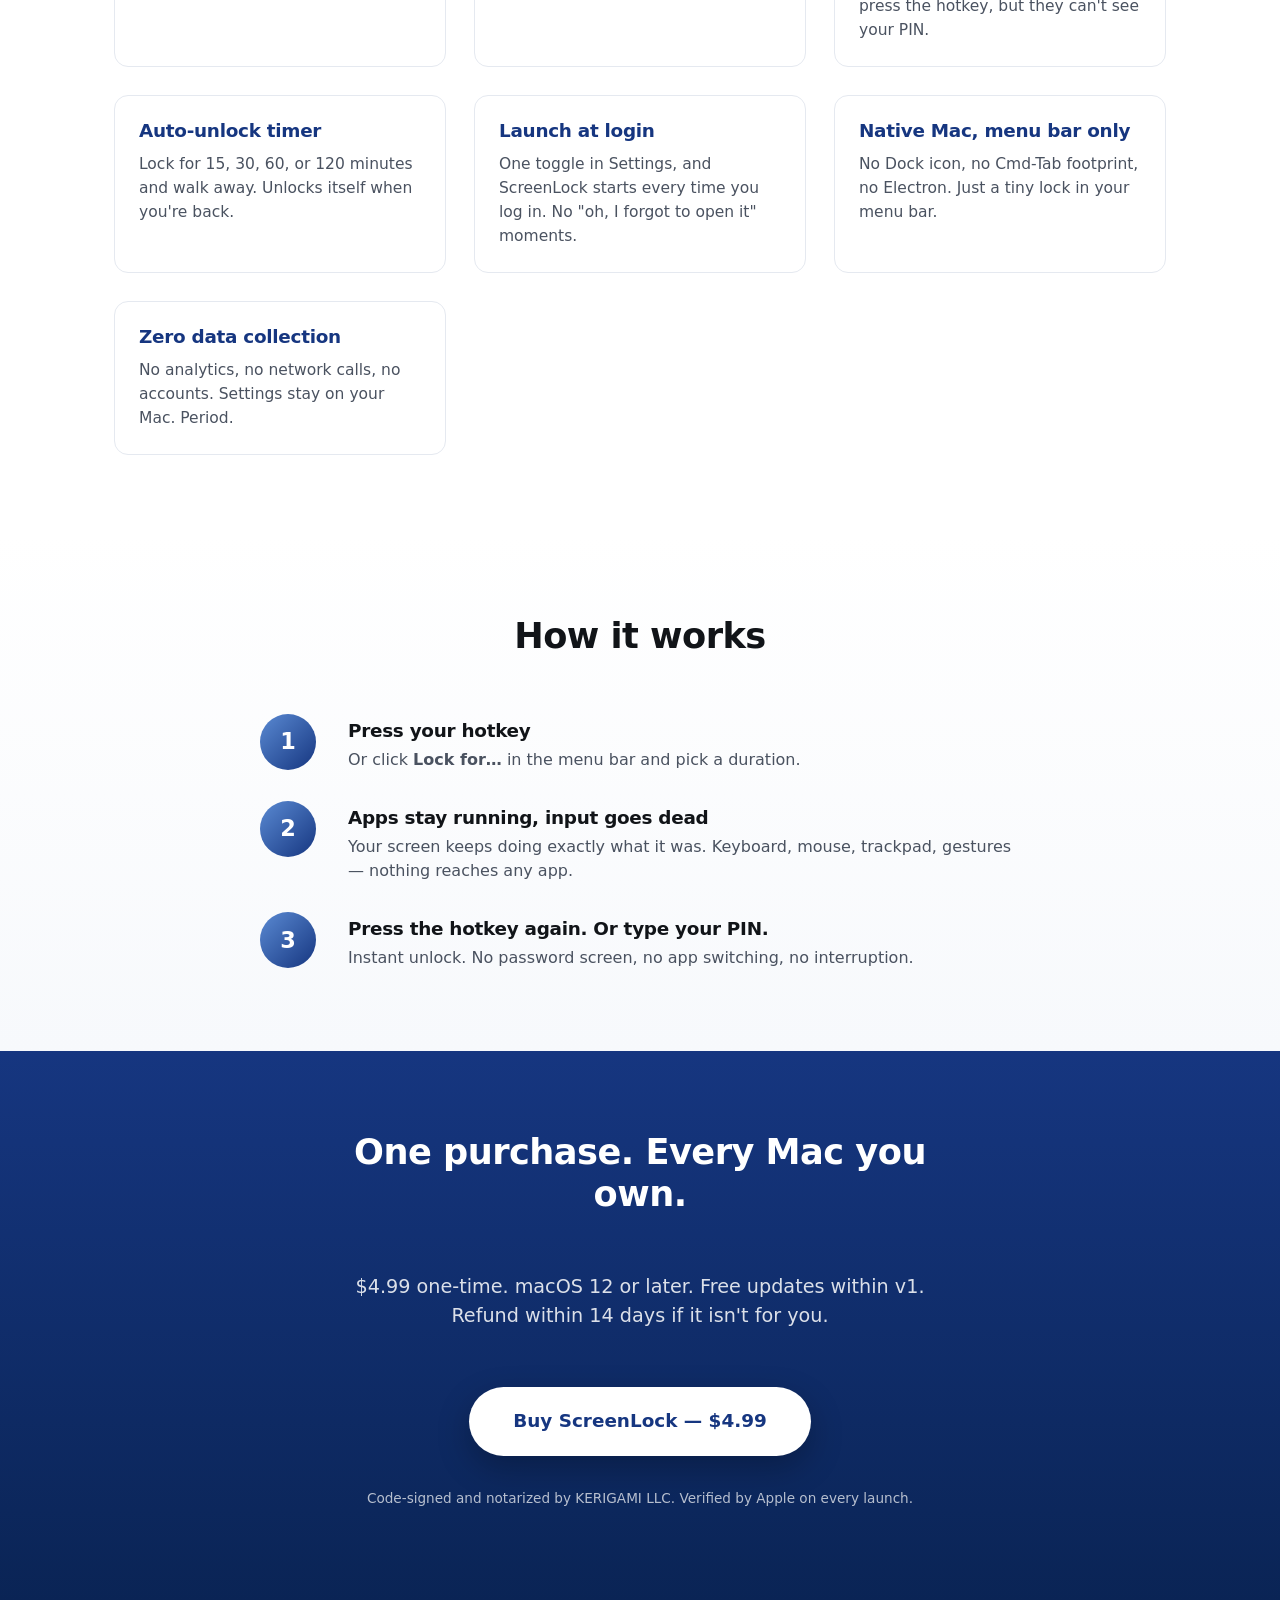
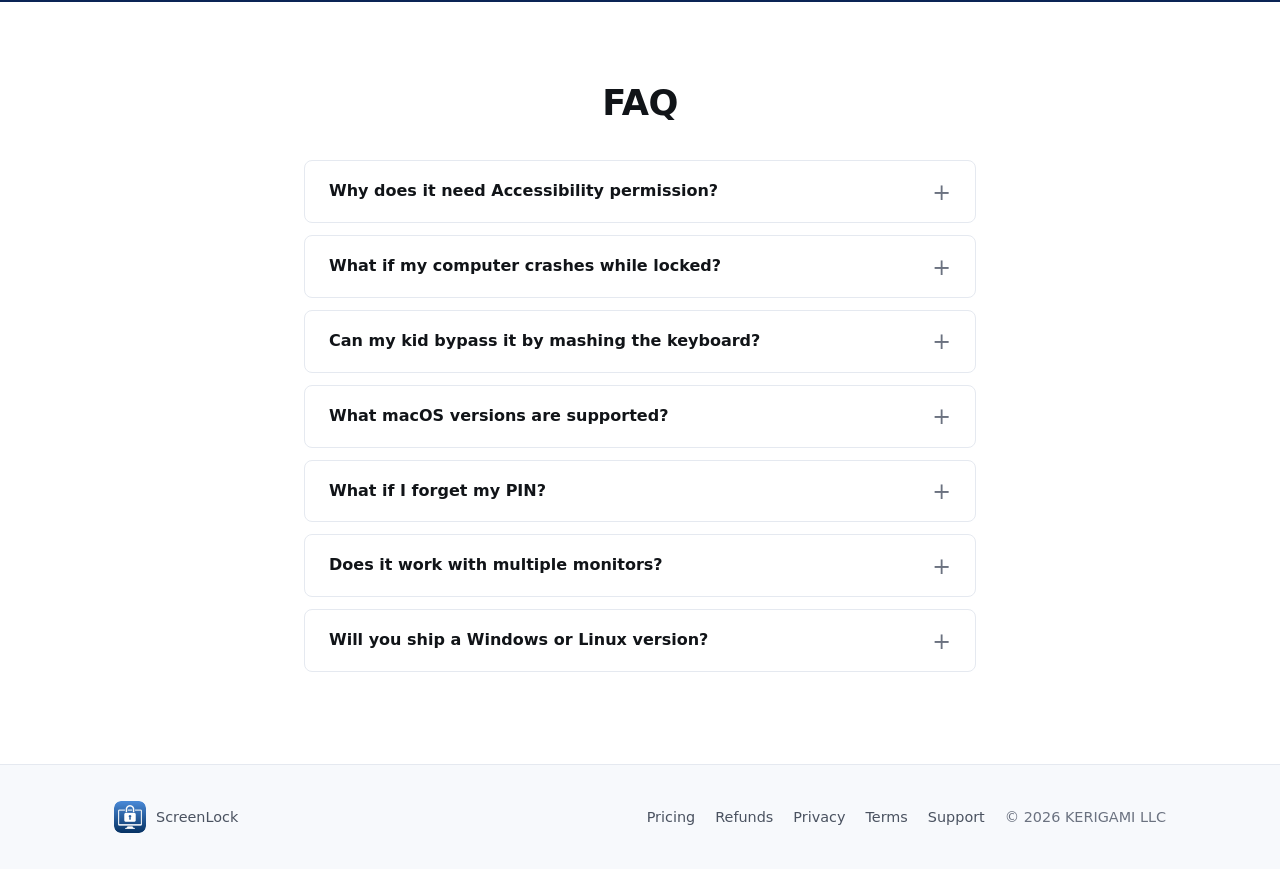
==== commit 0cc0b2ba: "Release 0.4.9 + drop price to $4.99 App: hide the cursor reliably while locked via the private CoreG" ====
--- a/index.html
+++ b/index.html
@@ -7,7 +7,7 @@
 <meta name="theme-color" content="#163680">
 
 <title>ScreenLock — Lock Mac Keyboard, Mouse &amp; Trackpad (Screen Stays On)</title>
-<meta name="description" content="Lock your Mac's keyboard, mouse, and trackpad with a hotkey or PIN while apps keep running on screen. For parents with kids, streamers, presenters, and demo kiosks. $7.99, macOS 12+.">
+<meta name="description" content="Lock your Mac's keyboard, mouse, and trackpad with a hotkey or PIN while apps keep running on screen. For parents with kids, streamers, presenters, and demo kiosks. $4.99, macOS 12+.">
 <meta name="keywords" content="mac keyboard lock, mac mouse lock, lock input mac, kid lock mac, child proof mac, lock keyboard while screen on, lock mouse mac, mac kiosk mode, screenlock, splashtop input lock alternative, keyboardcleantool alternative, clean macbook keyboard, cat walking on keyboard mac, lock keyboard cat, pawsense alternative mac">
 
 <!-- IMPORTANT: replace screenlock.app with your real domain everywhere on this page. -->
@@ -26,7 +26,7 @@
 <!-- Twitter Card -->
 <meta name="twitter:card" content="summary_large_image">
 <meta name="twitter:title" content="ScreenLock — Lock Mac Keyboard, Mouse &amp; Trackpad">
-<meta name="twitter:description" content="Lock keyboard, mouse, and trackpad on macOS while apps stay running. Hotkey or PIN to unlock. $7.99, macOS 12+.">
+<meta name="twitter:description" content="Lock keyboard, mouse, and trackpad on macOS while apps stay running. Hotkey or PIN to unlock. $4.99, macOS 12+.">
 <meta name="twitter:image" content="https://screenlock.app/assets/icon.png">
 
 <link rel="icon" type="image/png" href="assets/favicon.png">
@@ -49,14 +49,14 @@
   "url": "https://screenlock.app/",
   "image": "https://screenlock.app/assets/icon.png",
   "screenshot": "https://screenlock.app/assets/icon.png",
-  "softwareVersion": "0.4.3",
+  "softwareVersion": "0.4.9",
   "publisher": {
     "@type": "Organization",
     "name": "KERIGAMI LLC"
   },
   "offers": {
     "@type": "Offer",
-    "price": "7.99",
+    "price": "4.99",
     "priceCurrency": "USD",
     "availability": "https://schema.org/InStock",
     "url": "https://screenlock.app/#buy"
@@ -137,7 +137,7 @@
         <img src="assets/icon.png" alt="ScreenLock" width="32" height="32">
         <span>ScreenLock</span>
     </a>
-    <a href="#buy" class="nav-cta" onclick="openCheckout(); return false;">Buy $7.99</a>
+    <a href="#buy" class="nav-cta" onclick="openCheckout(); return false;">Buy $4.99</a>
 </nav>
 
 <header class="hero">
@@ -150,7 +150,7 @@
             or type a PIN to unlock — in one second.
         </p>
         <div class="cta-row">
-            <button type="button" class="btn-primary" onclick="openCheckout()">Buy ScreenLock — $7.99</button>
+            <button type="button" class="btn-primary" onclick="openCheckout()">Buy ScreenLock — $4.99</button>
             <span class="cta-meta">macOS 12 and later · One-time purchase · No subscription</span>
         </div>
     </div>
@@ -279,10 +279,10 @@
     <div class="container narrow">
         <h2>One purchase. Every Mac you own.</h2>
         <p class="lede">
-            $7.99 one-time. macOS 12 or later. Free updates within v1.
+            $4.99 one-time. macOS 12 or later. Free updates within v1.
             Refund within 14 days if it isn't for you.
         </p>
-        <button type="button" class="btn-primary btn-large" onclick="openCheckout()">Buy ScreenLock — $7.99</button>
+        <button type="button" class="btn-primary btn-large" onclick="openCheckout()">Buy ScreenLock — $4.99</button>
         <p class="fine-print">Code-signed and notarized by KERIGAMI LLC. Verified by Apple on every launch.</p>
     </div>
 </section>
